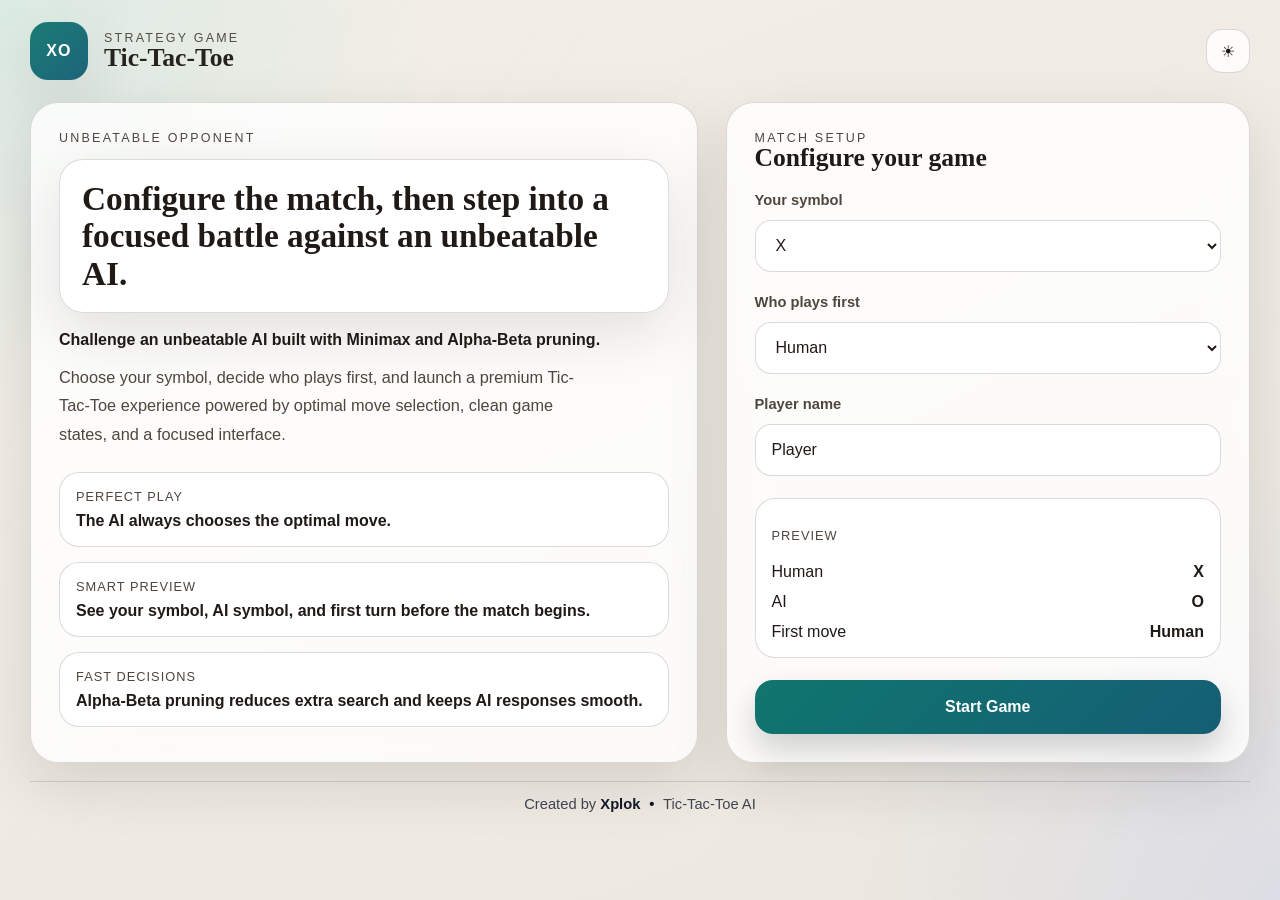
==== index.html @ 2cbc55ff "Add files via upload" ====
<!DOCTYPE html>
<html lang="en" data-theme="dark">
<head>
  <meta charset="UTF-8" />
  <meta name="viewport" content="width=device-width, initial-scale=1.0" />
  <title>Tic-Tac-Toe AI Setup</title>
  <link rel="preconnect" href="https://fonts.googleapis.com">
  <link rel="preconnect" href="https://fonts.gstatic.com" crossorigin>
  <link href="https://fonts.googleapis.com/css2?family=Cormorant+Garamond:wght@600;700&family=Manrope:wght@400;500;600;700;800&display=swap" rel="stylesheet">
  <link rel="stylesheet" href="style.css" />
</head>
<body class="setup-page">
  <div class="page-shell">
    <header class="topbar">
      <div class="brand">
        <div class="brand-mark">XO</div>
        <div>
          <p class="eyebrow"><span>Strategy game</span></p>
          <h1>Tic-Tac-Toe</h1>
        </div>
      </div>
      <button class="theme-toggle" id="themeToggle" type="button" aria-label="Toggle theme">☾</button>
    </header>

    <main class="hero-grid">
      <section class="hero-copy glass-card">
        <p class="kicker">Unbeatable opponent</p>
        <div class="headline-card">
          <h2>Configure the match, then step into a focused battle against an unbeatable AI.</h2>
        </div>
        <p class="hero-subline">Challenge an unbeatable AI built with Minimax and Alpha-Beta pruning.</p>
        <p class="lead">
          Choose your symbol, decide who plays first, and launch a premium Tic-Tac-Toe experience powered by optimal move selection, clean game states, and a focused interface.
        </p>

        <div class="feature-grid">
          <article class="mini-card">
            <span>Perfect play</span>
            <strong>The AI always chooses the optimal move.</strong>
          </article>

          <article class="mini-card">
            <span>Smart preview</span>
            <strong>See your symbol, AI symbol, and first turn before the match begins.</strong>
          </article>

          <article class="mini-card">
            <span>Fast decisions</span>
            <strong>Alpha-Beta pruning reduces extra search and keeps AI responses smooth.</strong>
          </article>
        </div>
      </section>

      <section class="setup-panel glass-card">
        <div class="panel-head">
          <p class="panel-label">Match setup</p>
          <h3>Configure your game</h3>
        </div>

        <form id="setupForm" class="setup-form">
          <label class="field">
            <span>Your symbol</span>
            <select id="playerSymbol" name="symbol">
              <option value="X">X</option>
              <option value="O">O</option>
            </select>
          </label>

          <label class="field">
            <span>Who plays first</span>
            <select id="firstTurn" name="firstTurn">
              <option value="human">Human</option>
              <option value="ai">AI</option>
            </select>
          </label>

          <label class="field">
            <span>Player name</span>
            <input id="playerName" name="playerName" type="text" maxlength="20" placeholder="Enter your name" value="Player" />
          </label>

          <div class="preview-card">
            <p>Preview</p>
            <div class="preview-row"><span>Human</span><strong id="previewHuman">X</strong></div>
            <div class="preview-row"><span>AI</span><strong id="previewAi">O</strong></div>
            <div class="preview-row"><span>First move</span><strong id="previewTurn">Human</strong></div>
          </div>

          <button class="primary-btn" type="submit">Start Game</button>
        </form>
      </section>
    </main>

    <footer class="app-footer">
      <p>Created by <span>Xplok</span> <span class="footer-separator">•</span> Tic-Tac-Toe AI</p>
    </footer>
  </div>

  <script>
    const symbolSelect = document.getElementById('playerSymbol');
    const firstTurnSelect = document.getElementById('firstTurn');
    const previewHuman = document.getElementById('previewHuman');
    const previewAi = document.getElementById('previewAi');
    const previewTurn = document.getElementById('previewTurn');
    const setupForm = document.getElementById('setupForm');
    const themeToggle = document.getElementById('themeToggle');

    function syncPreview() {
      const human = symbolSelect.value;
      previewHuman.textContent = human;
      previewAi.textContent = human === 'X' ? 'O' : 'X';
      previewTurn.textContent = firstTurnSelect.value === 'human' ? 'Human' : 'AI';
    }

    function updateThemeIcon(theme) {
      themeToggle.textContent = theme === 'dark' ? '☾' : '☀';
    }

    function initTheme() {
      const saved = sessionStorage.getItem('ttt-theme');
      const systemDark = window.matchMedia('(prefers-color-scheme: dark)').matches;
      const theme = saved || (systemDark ? 'dark' : 'light');
      document.documentElement.setAttribute('data-theme', theme);
      updateThemeIcon(theme);
    }

    themeToggle.addEventListener('click', () => {
      const current = document.documentElement.getAttribute('data-theme');
      const next = current === 'dark' ? 'light' : 'dark';
      document.documentElement.setAttribute('data-theme', next);
      sessionStorage.setItem('ttt-theme', next);
      updateThemeIcon(next);
    });

    symbolSelect.addEventListener('change', syncPreview);
    firstTurnSelect.addEventListener('change', syncPreview);

    setupForm.addEventListener('submit', (event) => {
      event.preventDefault();
      const playerName = document.getElementById('playerName').value.trim() || 'Player';
      const params = new URLSearchParams({
        symbol: symbolSelect.value,
        firstTurn: firstTurnSelect.value,
        playerName
      });
      window.location.href = `game.html?${params.toString()}`;
    });

    initTheme();
    syncPreview();
  </script>
</body>
</html>
---- style.css ----
:root,
[data-theme="light"] {
  --bg: #f3efe8;
  --bg-2: #ece7df;
  --surface: rgba(255, 255, 255, 0.82);
  --surface-strong: rgba(255, 255, 255, 0.96);
  --surface-soft: rgba(1, 105, 111, 0.1);
  --border: rgba(38, 33, 26, 0.16);
  --text: #1f1a15;
  --muted: #4f463e;
  --primary: #0f766e;
  --primary-2: #155e75;
  --accent: #9d174d;
  --shadow: 0 20px 60px rgba(33, 28, 22, 0.12);
}

[data-theme="dark"] {
  --bg: #08111f;
  --bg-2: #0d1728;
  --surface: rgba(12, 19, 35, 0.62);
  --surface-strong: rgba(16, 26, 45, 0.9);
  --surface-soft: rgba(77, 182, 172, 0.12);
  --border: rgba(255, 255, 255, 0.1);
  --text: #eef4ff;
  --muted: #a8b5c9;
  --primary: #58d0c2;
  --primary-2: #7a9cff;
  --accent: #f472b6;
  --shadow: 0 24px 70px rgba(0, 0, 0, 0.42);
}

* {
  box-sizing: border-box;
}

html {
  scroll-behavior: smooth;
}

body {
  margin: 0;
  min-height: 100vh;
  font-family: 'Inter', sans-serif;
  color: var(--text);
  background:
    radial-gradient(circle at top left, rgba(88, 208, 194, 0.16), transparent 28%),
    radial-gradient(circle at right bottom, rgba(122, 156, 255, 0.15), transparent 28%),
    linear-gradient(160deg, var(--bg), var(--bg-2));
}

body::before {
  content: '';
  position: fixed;
  inset: 0;
  pointer-events: none;
  background: linear-gradient(120deg, rgba(255,255,255,0.05), transparent 35%, transparent 65%, rgba(255,255,255,0.04));
}

button,
input,
select {
  font: inherit;
}

.page-shell {
  width: min(1220px, calc(100% - 32px));
  margin: 0 auto;
  padding: 22px 0 26px;
}

.topbar {
  display: flex;
  align-items: center;
  justify-content: space-between;
  gap: 20px;
  margin-bottom: 22px;
}

.brand {
  display: flex;
  align-items: center;
  gap: 16px;
}

.brand-mark {
  width: 58px;
  height: 58px;
  border-radius: 18px;
  display: grid;
  place-items: center;
  font-weight: 700;
  letter-spacing: 0.08em;
  background: linear-gradient(135deg, var(--primary), var(--primary-2));
  color: rgb(255, 255, 255);
  box-shadow: var(--shadow);
}

.eyebrow,
.panel-label,
.kicker {
  margin: 0;
  font-size: 0.78rem;
  text-transform: uppercase;
  letter-spacing: 0.18em;
  color: var(--muted);
}

h1,
h2,
h3 {
  margin: 0;
  font-family: 'Playfair Display', serif;
  line-height: 1.05;
  color: var(--text);
}

h1 {
  font-size: clamp(1.5rem, 2vw, 1.9rem);
}

h2 {
  font-size: clamp(1.6rem, 2.6vw, 2.6rem);
  line-height: 1.12;
}

h3 {
  font-size: clamp(1.45rem, 2vw, 1.9rem);
}

.glass-card {
  background: var(--surface);
  border: 1px solid var(--border);
  border-radius: 28px;
  backdrop-filter: blur(18px);
  -webkit-backdrop-filter: blur(18px);
  box-shadow: var(--shadow);
}

.hero-grid {
  display: grid;
  grid-template-columns: 1.12fr 0.88fr;
  gap: 28px;
  align-items: stretch;
}

.hero-copy,
.setup-panel,
.side-panel,
.board-panel {
  padding: 28px;
}

.hero-subline {
  color: var(--text);
  font-weight: 600;
  margin: 12px 0 0;
}

.lead {
  max-width: 58ch;
  color: var(--muted);
  font-size: 1.02rem;
  line-height: 1.75;
  margin: 14px 0 24px;
}

.feature-grid {
  display: grid;
  grid-template-columns: no-repeat(3, minmax(0, 1fr));
  gap: 15px;
}

.mini-card,
.preview-card,
.summary-block,
.info-stack article {
  background: var(--surface-strong);
  border: 1px solid var(--border);
  border-radius: 20px;
  padding: 16px;
}

.mini-card span,
.summary-block span,
.info-stack span,
.preview-card p {
  display: block;
  color: var(--muted);
  font-size: 0.8rem;
  letter-spacing: 0.08em;
  text-transform: uppercase;
  margin-bottom: 8px;
}

.mini-card strong,
.summary-block strong,
.info-stack strong,
.preview-row strong {
  font-size: 1rem;
  color: var(--text);
}

.setup-form {
  display: grid;
  gap: 16px;
}

.field {
  display: grid;
  gap: 10px;
}

.field span {
  font-size: 0.92rem;
  color: var(--muted);
  font-weight: 700;
}

select,
input {
  width: 100%;
  min-height: 52px;
  border-radius: 16px;
  border: 1px solid var(--border);
  padding: 0 16px;
  background: var(--surface-strong);
  color: var(--text);
  outline: none;
}

select::placeholder,
input::placeholder {
  color: color-mix(in srgb, var(--muted) 78%, white 22%);
}

select:focus,
input:focus {
  border-color: color-mix(in srgb, var(--primary) 62%, white 10%);
  box-shadow: 0 0 0 4px color-mix(in srgb, var(--primary) 18%, transparent);
}

.preview-card {
  display: grid;
  gap: 12px;
}

.preview-row {
  display: flex;
  justify-content: space-between;
  gap: 12px;
  color: var(--text);
}

.primary-btn,
.ghost-btn,
.theme-toggle {
  border: none;
  cursor: pointer;
  transition: transform 0.18s ease, box-shadow 0.18s ease, opacity 0.18s ease;
}

.primary-btn {
  min-height: 54px;
  border-radius: 18px;
  background: linear-gradient(135deg, var(--primary), var(--primary-2));
  color: white;
  font-weight: 700;
  box-shadow: 0 16px 32px rgba(0, 0, 0, 0.18);
}

.primary-btn.small {
  min-height: 44px;
  padding: 0 18px;
}

.ghost-btn,
.theme-toggle {
  min-height: 44px;
  padding: 0 18px;
  border-radius: 16px;
  background: var(--surface);
  color: var(--text);
  border: 1px solid var(--border);
}

.theme-toggle {
  min-width: 44px;
  padding: 0;
}

.primary-btn:hover,
.ghost-btn:hover,
.theme-toggle:hover {
  transform: translateY(-2px);
}

.header-actions {
  display: flex;
  align-items: center;
  gap: 12px;
}

.game-page {
  overflow: hidden;
}

.game-page .page-shell {
  height: 100vh;
  min-height: 100vh;
  display: flex;
  flex-direction: column;
  overflow: hidden;
}

.game-layout {
  flex: 1;
  display: grid;
  grid-template-columns: 320px 1fr;
  gap: 24px;
  align-items: stretch;
  min-height: 0;
  overflow: hidden;
}

.side-panel,
.board-panel {
  min-height: 0;
}

.side-panel {
  display: flex;
  flex-direction: column;
  justify-content: flex-start;
  gap: 10px;
  overflow-y: auto;
  overflow-x: hidden;
  padding-right: 6px;
  scrollbar-width: thin;
  scrollbar-color: color-mix(in srgb, var(--primary) 30%, transparent) transparent;
}

.side-panel::-webkit-scrollbar {
  width: 8px;
}

.side-panel::-webkit-scrollbar-thumb {
  background: color-mix(in srgb, var(--primary) 28%, transparent);
  border-radius: 999px;
  border: 2px solid transparent;
  background-clip: padding-box;
}

.side-panel::-webkit-scrollbar-thumb:hover {
  background: color-mix(in srgb, var(--primary) 42%, transparent);
}

.side-panel::-webkit-scrollbar-track {
  background: transparent;
}

.side-panel::-webkit-scrollbar-corner {
  background: transparent;
}

.summary-block {
  display: grid;
  gap: 6px;
  margin-bottom: 12px;
}

.summary-block b {
  font-size: 1.35rem;
  color: var(--primary);
}

.summary-block.accent b {
  color: var(--accent);
}

.info-stack {
  display: grid;
  gap: 12px;
  margin-top: 10px;
}

.board-panel {
  display: flex;
  flex-direction: column;
  justify-content: flex-start;
  overflow: hidden;
}

.board-head {
  display: flex;
  align-items: center;
  justify-content: space-between;
  gap: 16px;
  margin-bottom: 14px;
}

.status-banner {
  min-height: 52px;
  display: flex;
  align-items: center;
  justify-content: center;
  text-align: center;
  padding: 12px 16px;
  border-radius: 18px;
  background: var(--surface-strong);
  border: 1px solid var(--border);
  color: var(--text);
  margin-bottom: 18px;
  font-weight: 600;
}

.board {
  width: min(62vw, 46vh, 380px);
  max-width: 100%;
  aspect-ratio: 1 / 1;
  margin: 6px auto 0;
  display: grid;
  grid-template-columns: repeat(3, 1fr);
  gap: 12px;
}

.cell {
  width: 100%;
  aspect-ratio: 1 / 1;
  border-radius: 18px;
  border: 1px solid var(--border);
  background: linear-gradient(160deg, var(--surface-strong), rgba(255,255,255,0.04));
  color: var(--text);
  font-size: clamp(1.55rem, 3.4vw, 2.5rem);
  font-weight: 700;
  display: grid;
  place-items: center;
  box-shadow: inset 0 1px 0 rgba(255,255,255,0.06), 0 10px 24px rgba(0,0,0,0.14);
}

.cell:hover:not(:disabled) {
  transform: translateY(-3px) scale(1.01);
  border-color: color-mix(in srgb, var(--primary) 55%, white 8%);
}

.cell:disabled {
  cursor: not-allowed;
}

.cell.x {
  color: var(--primary);
}

.cell.o {
  color: var(--accent);
}

@media (max-width: 1080px) {
  .hero-grid,
  .game-layout {
    grid-template-columns: 1fr;
  }

  .feature-grid {
    grid-template-columns: 1fr;
  }

  .game-page {
    overflow: hidden;
  }

  .game-page .page-shell {
    height: 100vh;
    min-height: 100vh;
    overflow: hidden;
  }

  .side-panel {
    max-height: 32vh;
    overflow-y: auto;
  }

  .board {
    width: min(72vw, 400px);
  }
}

@media (max-width: 720px) {
  .page-shell {
    width: min(100% - 20px, 100%);
    padding-top: 18px;
    padding-bottom: 22px;
  }

  .topbar,
  .board-head {
    flex-direction: column;
    align-items: stretch;
  }

  .hero-copy,
  .setup-panel,
  .side-panel,
  .board-panel {
    padding: 22px;
  }

  h2 {
    font-size: 1rem;
  }

  .board {
    width: min(78vw, 320px);
    gap: 10px;
  }

  .cell {
    border-radius: 18px;
    font-size: clamp(1.5rem, 6vw, 2.3rem);
  }
}

.app-footer {
  position: relative;
  z-index: 1;
  width: 100%;
  margin-top: 18px;
  padding: 14px 24px 20px;
  text-align: center;
  font-size: 0.92rem;
  color: rgba(255, 255, 255, 0.68);
  background: transparent;
  border-top: 1px solid rgba(255, 255, 255, 0.22);
}

.app-footer p {
  margin: 0;
}

.app-footer span {
  color: #ffffff;
  font-weight: 700;
}

.footer-separator {
  color: rgba(255, 255, 255, 0.45);
  font-weight: 400;
  margin: 0 0.3rem;
}

[data-theme="light"] .app-footer {
  color: rgba(15, 23, 42, 0.78);
  border-top: 1px solid rgba(15, 23, 42, 0.14);
}

[data-theme="light"] .app-footer span {
  color: #111827;
}

[data-theme="light"] .footer-separator {
  color: rgba(15, 23, 42, 0.45);
}

.headline-card {
  margin: 14px 0 18px;
  padding: 20px 22px;
  border-radius: 24px;
  background: var(--surface-strong);
  border: 1px solid var(--border);
  box-shadow: var(--shadow);
}

.headline-label {
  margin: 0 0 10px;
  font-size: 0.76rem;
  text-transform: uppercase;
  letter-spacing: 0.18em;
  color: var(--muted);
  font-weight: 700;
}

.headline-card h2 {
  margin: 0;
  color: var(--text);
}

.headline-note {
  margin: 12px 0 0;
  color: var(--muted);
  font-size: 0.98rem;
  line-height: 1.7;
  max-width: 56ch;
}

.setup-form {
  display: grid;
  gap: 22px;
}

.field {
  display: grid;
  gap: 12px;
}

.panel-head {
  margin-bottom: 20px;
}
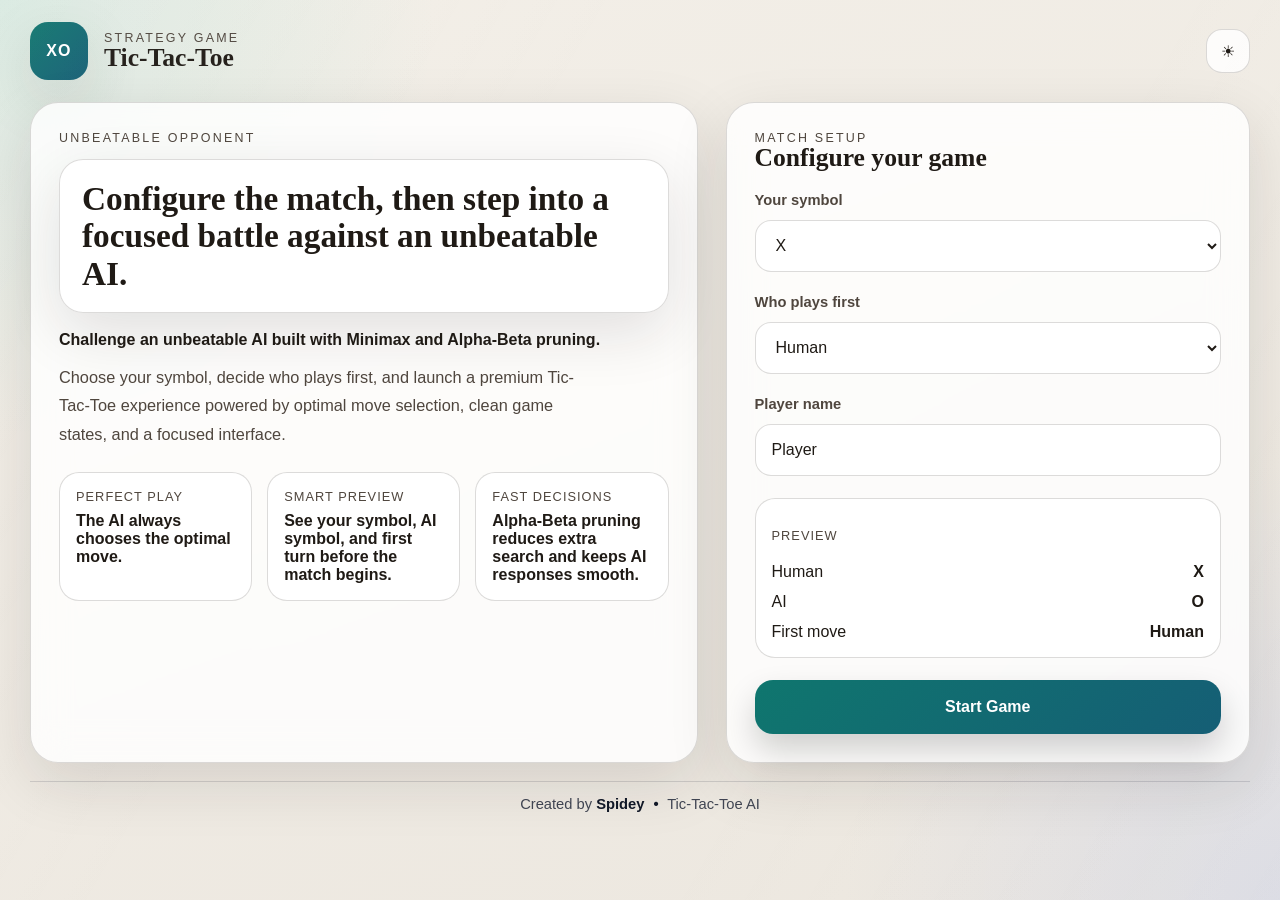
==== commit 9cb7699f: "Update index.html" ====
--- a/index.html
+++ b/index.html
@@ -3,7 +3,7 @@
 <head>
   <meta charset="UTF-8" />
   <meta name="viewport" content="width=device-width, initial-scale=1.0" />
-  <title>Tic-Tac-Toe AI Setup</title>
+  <title>Tic-Tac-Toe AI</title>
   <link rel="preconnect" href="https://fonts.googleapis.com">
   <link rel="preconnect" href="https://fonts.gstatic.com" crossorigin>
   <link href="https://fonts.googleapis.com/css2?family=Cormorant+Garamond:wght@600;700&family=Manrope:wght@400;500;600;700;800&display=swap" rel="stylesheet">
@@ -92,7 +92,7 @@
     </main>
 
     <footer class="app-footer">
-      <p>Created by <span>Xplok</span> <span class="footer-separator">•</span> Tic-Tac-Toe AI</p>
+      <p>Created by <span>Spidey</span> <span class="footer-separator">•</span> Tic-Tac-Toe AI</p>
     </footer>
   </div>
 
@@ -150,4 +150,4 @@
     syncPreview();
   </script>
 </body>
-</html>+</html>
--- a/style.css
+++ b/style.css
@@ -40,6 +40,7 @@
 body {
   margin: 0;
   min-height: 100vh;
+  min-height: 100dvh;
   font-family: 'Inter', sans-serif;
   color: var(--text);
   background:
@@ -166,7 +167,7 @@
 
 .feature-grid {
   display: grid;
-  grid-template-columns: no-repeat(3, minmax(0, 1fr));
+  grid-template-columns: repeat(3, minmax(0, 1fr));
   gap: 15px;
 }
 
@@ -301,15 +302,15 @@
 }
 
 .game-page {
-  overflow: hidden;
+  overflow: auto;
 }
 
 .game-page .page-shell {
-  height: 100vh;
-  min-height: 100vh;
+  height: auto;
+  min-height: 100dvh;
   display: flex;
   flex-direction: column;
-  overflow: hidden;
+  overflow: visible;
 }
 
 .game-layout {
@@ -319,7 +320,7 @@
   gap: 24px;
   align-items: stretch;
   min-height: 0;
-  overflow: hidden;
+  overflow: visible;
 }
 
 .side-panel,
@@ -387,7 +388,7 @@
   display: flex;
   flex-direction: column;
   justify-content: flex-start;
-  overflow: hidden;
+  overflow: visible;
 }
 
 .board-head {
@@ -452,71 +453,6 @@
 
 .cell.o {
   color: var(--accent);
-}
-
-@media (max-width: 1080px) {
-  .hero-grid,
-  .game-layout {
-    grid-template-columns: 1fr;
-  }
-
-  .feature-grid {
-    grid-template-columns: 1fr;
-  }
-
-  .game-page {
-    overflow: hidden;
-  }
-
-  .game-page .page-shell {
-    height: 100vh;
-    min-height: 100vh;
-    overflow: hidden;
-  }
-
-  .side-panel {
-    max-height: 32vh;
-    overflow-y: auto;
-  }
-
-  .board {
-    width: min(72vw, 400px);
-  }
-}
-
-@media (max-width: 720px) {
-  .page-shell {
-    width: min(100% - 20px, 100%);
-    padding-top: 18px;
-    padding-bottom: 22px;
-  }
-
-  .topbar,
-  .board-head {
-    flex-direction: column;
-    align-items: stretch;
-  }
-
-  .hero-copy,
-  .setup-panel,
-  .side-panel,
-  .board-panel {
-    padding: 22px;
-  }
-
-  h2 {
-    font-size: 1rem;
-  }
-
-  .board {
-    width: min(78vw, 320px);
-    gap: 10px;
-  }
-
-  .cell {
-    border-radius: 18px;
-    font-size: clamp(1.5rem, 6vw, 2.3rem);
-  }
 }
 
 .app-footer {
@@ -603,4 +539,168 @@
 
 .panel-head {
   margin-bottom: 20px;
-}+}
+
+@media (max-width: 1080px) {
+  .hero-grid,
+  .game-layout {
+    grid-template-columns: 1fr;
+  }
+
+  .feature-grid {
+    grid-template-columns: 1fr;
+  }
+
+  .game-page {
+    overflow: auto;
+  }
+
+  .game-page .page-shell {
+    height: auto;
+    min-height: 100dvh;
+    overflow: visible;
+    display: flex;
+    flex-direction: column;
+  }
+
+  .game-layout {
+    overflow: visible;
+    gap: 18px;
+  }
+
+  .side-panel {
+    max-height: none;
+    overflow: visible;
+    padding-right: 0;
+    order: 2;
+  }
+
+  .board-panel {
+    order: 1;
+  }
+
+  .board {
+    width: min(82vw, 400px);
+  }
+}
+
+@media (max-width: 720px) {
+  .page-shell {
+    width: min(100% - 16px, 100%);
+    padding-top: 16px;
+    padding-bottom: 20px;
+  }
+
+  .topbar,
+  .board-head {
+    flex-direction: column;
+    align-items: stretch;
+    gap: 14px;
+  }
+
+  .topbar.compact {
+    margin-bottom: 16px;
+  }
+
+  .brand {
+    gap: 12px;
+  }
+
+  .brand-mark {
+    width: 50px;
+    height: 50px;
+    border-radius: 16px;
+  }
+
+  .header-actions {
+    width: 100%;
+    display: flex;
+    gap: 10px;
+  }
+
+  .header-actions > button {
+    flex: 1;
+  }
+
+  .hero-copy,
+  .setup-panel,
+  .side-panel,
+  .board-panel {
+    padding: 18px;
+  }
+
+  h1 {
+    font-size: 1.35rem;
+  }
+
+  h2 {
+    font-size: clamp(1.35rem, 5vw, 1.8rem);
+    line-height: 1.18;
+  }
+
+  h3 {
+    font-size: 1.3rem;
+  }
+
+  .headline-card {
+    padding: 16px 16px 18px;
+    border-radius: 20px;
+  }
+
+  .hero-subline {
+    font-size: 0.98rem;
+    line-height: 1.55;
+  }
+
+  .lead {
+    font-size: 0.96rem;
+    line-height: 1.65;
+    margin: 12px 0 20px;
+  }
+
+  .setup-form {
+    gap: 18px;
+  }
+
+  .field {
+    gap: 8px;
+  }
+
+  .preview-card,
+  .mini-card,
+  .summary-block,
+  .info-stack article {
+    padding: 14px;
+    border-radius: 16px;
+  }
+
+  .board-panel {
+    padding: 18px;
+  }
+
+  .board-head {
+    margin-bottom: 12px;
+  }
+
+  .status-banner {
+    margin-bottom: 14px;
+    min-height: 48px;
+    padding: 10px 12px;
+  }
+
+  .board {
+    width: min(88vw, 320px);
+    gap: 8px;
+    margin-top: 0;
+  }
+
+  .cell {
+    border-radius: 16px;
+    font-size: clamp(1.45rem, 8vw, 2.1rem);
+  }
+
+  .app-footer {
+    padding: 12px 8px 18px;
+    font-size: 0.84rem;
+  }
+}
